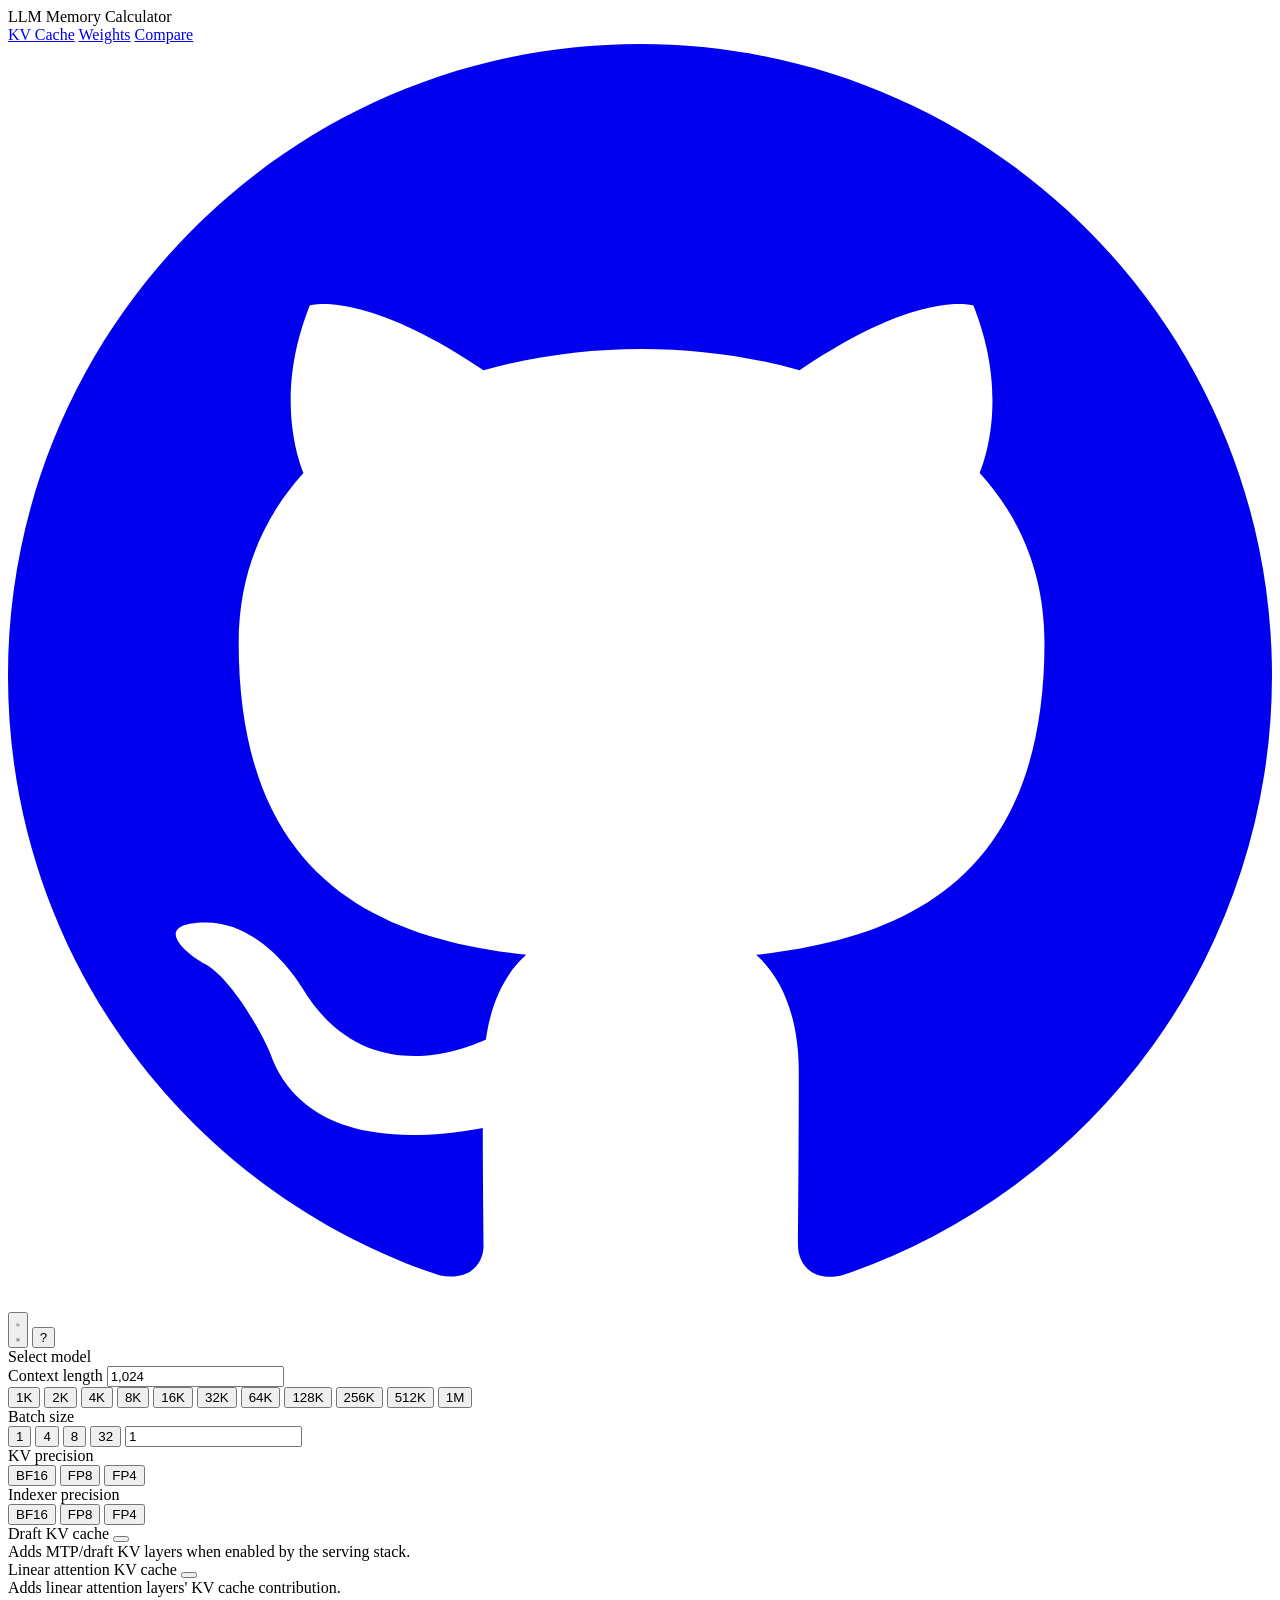
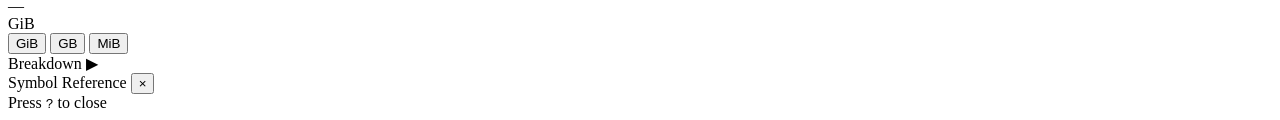
==== index.html @ 31cd1b78 "Restructure nav: LLM Memory Calculator + Weights tab skeleton - Rename brand: KV Cache Calculator → " ====
<!DOCTYPE html>
<html lang="en">
<head>
<meta charset="UTF-8">
<meta name="viewport" content="width=device-width, initial-scale=1.0">
<title>KV Cache Size Calculator — LLM GPU Memory Estimator</title>
<meta name="description" content="Estimate KV cache memory for any LLM. Supports MLA, GQA, hybrid attention, sliding window, and linear attention models including DeepSeek V4, Qwen3.5, GLM-5, Llama 3, and more.">
<meta name="keywords" content="KV cache calculator, LLM memory, GPU memory, vLLM, DeepSeek, Qwen, Llama, MLA, GQA, inference serving">
<link rel="canonical" href="https://elinx.github.io/llm-mem-calculator/index.html">

<!-- Open Graph -->
<meta property="og:type" content="website">
<meta property="og:title" content="KV Cache Size Calculator">
<meta property="og:description" content="Estimate KV cache memory for any LLM. Supports MLA, GQA, hybrid attention, sliding window, and linear attention models.">
<meta property="og:url" content="https://elinx.github.io/llm-mem-calculator/">
<meta property="og:image" content="https://elinx.github.io/llm-mem-calculator/assets/calculator.png">
<meta property="og:site_name" content="LLM KV Cache Calculator">

<!-- Twitter Card -->
<meta name="twitter:card" content="summary_large_image">
<meta name="twitter:title" content="KV Cache Size Calculator">
<meta name="twitter:description" content="Estimate KV cache memory for any LLM. Supports MLA, GQA, hybrid attention, sliding window, and linear attention models.">
<meta name="twitter:image" content="https://elinx.github.io/llm-mem-calculator/assets/calculator.png">

<!-- JSON-LD -->
<script type="application/ld+json">
{
  "@context": "https://schema.org",
  "@type": "WebApplication",
  "name": "KV Cache Size Calculator",
  "url": "https://elinx.github.io/llm-mem-calculator/",
  "description": "Estimate KV cache memory for any LLM. Supports MLA, GQA, hybrid attention, sliding window, and linear attention models.",
  "applicationCategory": "DeveloperApplication",
  "operatingSystem": "Any",
  "offers": { "@type": "Offer", "price": "0", "priceCurrency": "USD" }
}
</script>

<link rel="preconnect" href="https://fonts.googleapis.com">
<link href="https://fonts.googleapis.com/css2?family=DM+Sans:wght@400;500;600;700&family=JetBrains+Mono:wght@400;500;700&display=swap" rel="stylesheet">
<link rel="stylesheet" href="css/main.css">
</head>
<body>
<nav class="nav">
  <div class="nav-inner">
    <span class="nav-brand"><span class="nav-brand-dot"></span> LLM Memory Calculator</span>
    <div class="nav-tabs">
      <a href="index.html" class="nav-tab active">KV Cache</a>
      <a href="weights.html" class="nav-tab">Weights</a>
      <a href="compare.html" class="nav-tab">Compare</a>
    </div>
    <a class="github-link" href="https://github.com/elinx/llm-mem-calculator" target="_blank" rel="noopener" aria-label="View on GitHub">
      <svg viewBox="0 0 16 16" fill="currentColor"><path d="M8 0C3.58 0 0 3.58 0 8c0 3.54 2.29 6.53 5.47 7.59.4.07.55-.17.55-.38 0-.19-.01-.82-.01-1.49-2.01.37-2.53-.49-2.69-.94-.09-.23-.48-.94-.82-1.13-.28-.15-.68-.52-.01-.53.63-.01 1.08.58 1.23.82.72 1.21 1.87.87 2.33.66.07-.52.28-.87.51-1.07-1.78-.2-3.64-.89-3.64-3.95 0-.87.31-1.59.82-2.15-.08-.2-.36-1.02.08-2.12 0 0 .67-.21 2.2.82.64-.18 1.32-.27 2-.27.68 0 1.36.09 2 .27 1.53-1.04 2.2-.82 2.2-.82.44 1.1.16 1.92.08 2.12.51.56.82 1.27.82 2.15 0 3.07-1.87 3.75-3.65 3.95.29.25.54.73.54 1.48 0 1.07-.01 1.93-.01 2.2 0 .21.15.46.55.38A8.013 8.013 0 0016 8c0-4.42-3.58-8-8-8z"/></svg>
    </a>
    <button class="theme-toggle" id="themeToggle" aria-label="Toggle theme">
      <svg class="icon-moon" viewBox="0 0 24 24" fill="none" stroke="currentColor" stroke-width="2" stroke-linecap="round" stroke-linejoin="round"><path d="M21 12.79A9 9 0 1 1 11.21 3 7 7 0 0 0 21 12.79z"/></svg>
      <svg class="icon-sun" viewBox="0 0 24 24" fill="none" stroke="currentColor" stroke-width="2" stroke-linecap="round" stroke-linejoin="round"><circle cx="12" cy="12" r="5"/><line x1="12" y1="1" x2="12" y2="3"/><line x1="12" y1="21" x2="12" y2="23"/><line x1="4.22" y1="4.22" x2="5.64" y2="5.64"/><line x1="18.36" y1="18.36" x2="19.78" y2="19.78"/><line x1="1" y1="12" x2="3" y2="12"/><line x1="21" y1="12" x2="23" y2="12"/><line x1="4.22" y1="19.78" x2="5.64" y2="18.36"/><line x1="18.36" y1="5.64" x2="19.78" y2="4.22"/></svg>
    </button>
    <button class="cheatsheet-btn" id="cheatsheetBtn" aria-label="Symbol reference">?</button>
  </div>
</nav>
<div class="shell">
  <div class="grid">
    <div class="form-card">
      <div class="field">
        <label>Select model</label>
        <div class="model-picker" id="modelPicker"></div>
      </div>
      <div class="selected-tags" id="selectedTags"></div>

      <div class="field">
        <label>Context length</label>
        <input type="text" class="num-input-lg" id="tokens" value="1,024" inputmode="numeric">
        <div class="token-presets" id="tokenPresets">
          <button class="token-preset active" data-value="1024">1K</button>
          <button class="token-preset" data-value="2048">2K</button>
          <button class="token-preset" data-value="4096">4K</button>
          <button class="token-preset" data-value="8192">8K</button>
          <button class="token-preset" data-value="16384">16K</button>
          <button class="token-preset" data-value="32768">32K</button>
          <button class="token-preset" data-value="65536">64K</button>
          <button class="token-preset" data-value="131072">128K</button>
          <button class="token-preset" data-value="262144">256K</button>
          <button class="token-preset" data-value="524288">512K</button>
          <button class="token-preset" data-value="1048576">1M</button>
        </div>
      </div>

      <div class="field">
        <label>Batch size</label>
        <div class="batch-btns">
          <button class="batch-btn active" data-value="1">1</button>
          <button class="batch-btn" data-value="4">4</button>
          <button class="batch-btn" data-value="8">8</button>
          <button class="batch-btn" data-value="32">32</button>
          <input type="number" class="batch-custom" id="seq" value="1" min="1" placeholder="Custom">
        </div>
      </div>

      <div class="field">
        <label>KV precision</label>
        <div class="seg-control" id="precSeg">
          <button class="seg-option" data-value="bf16_fp16">BF16</button>
          <button class="seg-option active" data-value="fp8_int8">FP8</button>
          <button class="seg-option" data-value="fp4_int4">FP4</button>
        </div>
      </div>

      <div class="field hidden" id="idxPrecField">
        <label>Indexer precision</label>
        <div class="seg-control" id="idxPrecSeg">
          <button class="seg-option" data-value="bf16_fp16">BF16</button>
          <button class="seg-option active" data-value="fp8_int8">FP8</button>
          <button class="seg-option" data-value="fp4_int4">FP4</button>
        </div>
      </div>

      <div class="field hidden" id="draftField">
        <label class="toggle-label">
          Draft KV cache
          <button class="toggle" id="draftToggle" role="switch" aria-checked="false">
            <span class="toggle-track"><span class="toggle-thumb"></span></span>
          </button>
        </label>
        <div class="field-hint" id="draftHint">Adds MTP/draft KV layers when enabled by the serving stack.</div>
      </div>

      <div class="field hidden" id="linearField">
        <label class="toggle-label">
          Linear attention KV cache
          <button class="toggle" id="linearToggle" role="switch" aria-checked="false">
            <span class="toggle-track"><span class="toggle-thumb"></span></span>
          </button>
        </label>
        <div class="field-hint">Adds linear attention layers' KV cache contribution.</div>
      </div>
    </div>

    <div class="result-area">
      <div class="total-display">
        <div class="total-value" id="totalValue">&mdash;</div>
        <div class="total-unit" id="totalUnit">GiB</div>
      </div>
      <div class="unit-selector">
        <button class="unit-btn active" data-unit="gib">GiB</button>
        <button class="unit-btn" data-unit="gb">GB</button>
        <button class="unit-btn" data-unit="mib">MiB</button>
      </div>
      <div class="metrics-compact" id="metricsCompact"></div>
      <div id="formulaSection" class="formula-section hidden">
        <div class="formula-title" id="formulaTitle"></div>
        <div id="formulaBody"></div>
      </div>
      <div class="breakdown" id="breakdownSection">
        <div class="breakdown-title" id="breakdownToggle">Breakdown <span class="breakdown-arrow">▶</span></div>
        <div class="breakdown-list collapsed" id="breakdownGrid"></div>
      </div>
      <div class="note" id="noteSection"></div>
      <a class="source-link" id="sourceLink" href="#" target="_blank" rel="noopener"></a>
    </div>
  </div>
</div>

<div class="cheatsheet-overlay" id="cheatsheetOverlay">
  <div class="cheatsheet" id="cheatsheet">
    <div class="cheatsheet-header">
      <span>Symbol Reference</span>
      <button class="cheatsheet-close" id="cheatsheetClose">&times;</button>
    </div>
    <div class="cheatsheet-body" id="cheatsheetBody"></div>
    <div class="cheatsheet-footer">Press <kbd>?</kbd> to close</div>
  </div>
</div>

<script src="js/data.js"></script>
<script src="js/calc.js"></script>
<script src="js/calculator.js"></script>
</body>
</html>
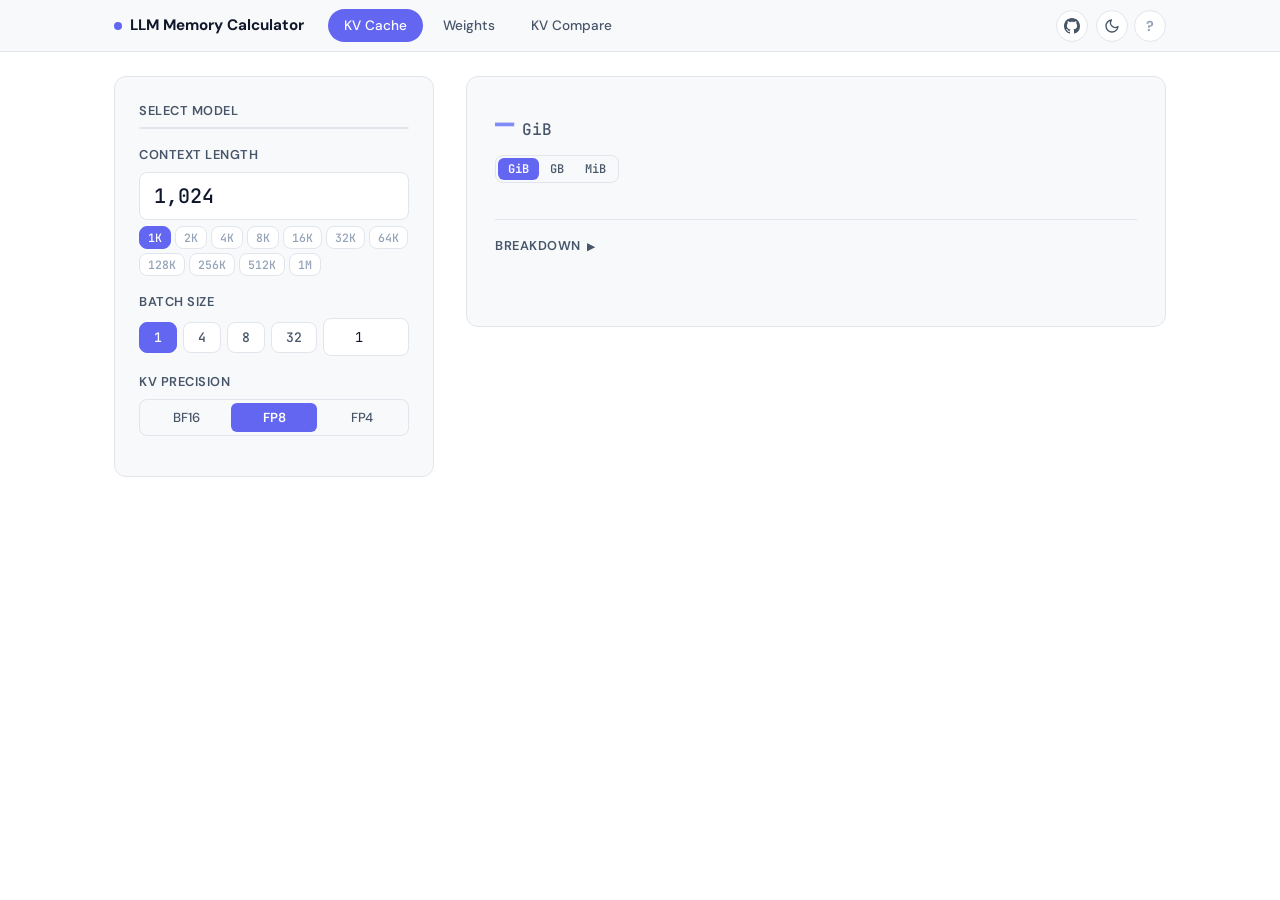
==== commit f95910df: "Rename Compare tab to KV Compare across all pages" ====
--- a/index.html
+++ b/index.html
@@ -47,7 +47,7 @@
     <div class="nav-tabs">
       <a href="index.html" class="nav-tab active">KV Cache</a>
       <a href="weights.html" class="nav-tab">Weights</a>
-      <a href="compare.html" class="nav-tab">Compare</a>
+      <a href="compare.html" class="nav-tab">KV Compare</a>
     </div>
     <a class="github-link" href="https://github.com/elinx/llm-mem-calculator" target="_blank" rel="noopener" aria-label="View on GitHub">
       <svg viewBox="0 0 16 16" fill="currentColor"><path d="M8 0C3.58 0 0 3.58 0 8c0 3.54 2.29 6.53 5.47 7.59.4.07.55-.17.55-.38 0-.19-.01-.82-.01-1.49-2.01.37-2.53-.49-2.69-.94-.09-.23-.48-.94-.82-1.13-.28-.15-.68-.52-.01-.53.63-.01 1.08.58 1.23.82.72 1.21 1.87.87 2.33.66.07-.52.28-.87.51-1.07-1.78-.2-3.64-.89-3.64-3.95 0-.87.31-1.59.82-2.15-.08-.2-.36-1.02.08-2.12 0 0 .67-.21 2.2.82.64-.18 1.32-.27 2-.27.68 0 1.36.09 2 .27 1.53-1.04 2.2-.82 2.2-.82.44 1.1.16 1.92.08 2.12.51.56.82 1.27.82 2.15 0 3.07-1.87 3.75-3.65 3.95.29.25.54.73.54 1.48 0 1.07-.01 1.93-.01 2.2 0 .21.15.46.55.38A8.013 8.013 0 0016 8c0-4.42-3.58-8-8-8z"/></svg>
--- a/css/main.css
+++ b/css/main.css
@@ -0,0 +1,1337 @@
+/* ═══════════════════════════════════════════════════════════════
+   KV Cache Calculator — Design Spec v2
+   ═══════════════════════════════════════════════════════════════ */
+
+/* ── Light raw values ── */
+:root {
+  --bg-light:            #ffffff;
+  --surface-light:       #f8f9fb;
+  --surface2-light:      #eef0f4;
+  --border-light:        #e2e5eb;
+  --accent-light-light:  #eef2ff;
+  --accent-border-light: #c7d2fe;
+  --green-light-light:   #dcfce7;
+  --orange-light-light:  #fef3c7;
+  --text-light:          #0f172a;
+  --text2-light:         #475569;
+  --text3-light:         #94a3b8;
+}
+
+/* ── Semantic tokens (light by default) ── */
+:root {
+  --bg:            var(--bg-light);
+  --surface:       var(--surface-light);
+  --surface2:      var(--surface2-light);
+  --border:        var(--border-light);
+  --text:          var(--text-light);
+  --text2:         var(--text2-light);
+  --text3:         var(--text3-light);
+  --accent:        #6366f1;
+  --accent-light:  var(--accent-light-light);
+  --accent-border: var(--accent-border-light);
+  --accent-ring:   rgba(99,102,241,0.25);
+  --accent2:       #818cf8;
+  --pill-param:    #6366f1;
+  --pill-input:    #f59e0b;
+  --pill-result:   #22c55e;
+  --green:         #22c55e;
+  --green-light:   var(--green-light-light);
+  --orange:        #f59e0b;
+  --orange-light:  var(--orange-light-light);
+  --orange-dark:   #d97706;
+  --red:           #ef4444;
+  --radius-sm:     6px;
+  --radius-md:     8px;
+  --radius-lg:     12px;
+  --radius-pill:   999px;
+  --mono:          'JetBrains Mono', 'Fira Code', monospace;
+  --sans:          'DM Sans', -apple-system, BlinkMacSystemFont, 'Segoe UI', sans-serif;
+  --bar-full:      #4263eb;
+  --bar-full-alt:  #5c7cfa;
+  --bar-window:    #0c8599;
+  --bar-window-alt:#15aabf;
+  --bar-compressed:#ae3ec9;
+--bar-rope:      #e67700;
+--bar-indexer:   #e03131;
+  --bar-fixed:     #2b8a3e;
+  --bar-fixed-alt: #40c057;
+  --bar-attn:       #4263eb;
+  --bar-ffn-dense:  #f59e0b;
+  --bar-ffn-shared: #e67700;
+  --bar-ffn-expert: #e03131;
+  --bar-embed:      #9c36b5;
+  --bar-kv:         #0c8599;
+}
+
+/* ── Dark theme overrides ── */
+[data-theme="dark"] {
+  --bg:            #0c0e14;
+  --surface:       #161923;
+  --surface2:      #1e2231;
+  --border:        #2a2f3e;
+  --text:          #e2e8f0;
+  --text2:         #94a3b8;
+  --text3:         #64748b;
+  --accent-light:  rgba(99,102,241,0.12);
+  --accent-border: rgba(99,102,241,0.25);
+  --accent-ring:   rgba(99,102,241,0.35);
+  --green-light:   rgba(34,197,94,0.12);
+  --orange-light:  rgba(245,158,11,0.12);
+  --accent2:       #818cf8;
+  --pill-param:    #818cf8;
+  --pill-input:    #fbbf24;
+  --pill-result:   #4ade80;
+  --bar-full:      #5c7cfa;
+  --bar-full-alt:  #818cf8;
+  --bar-window:    #15aabf;
+  --bar-window-alt:#22d3ee;
+  --bar-compressed:#c084fc;
+  --bar-rope:      #f59e0b;
+  --bar-indexer:   #f03e3e;
+  --bar-fixed:     #40c057;
+  --bar-fixed-alt: #69db7c;
+  --bar-attn:       #5c7cfa;
+  --bar-ffn-dense:  #fbbf24;
+  --bar-ffn-shared: #f59e0b;
+  --bar-ffn-expert: #ef4444;
+  --bar-embed:      #c084fc;
+  --bar-kv:         #15aabf;
+}
+
+/* ── Reset ── */
+* { margin: 0; padding: 0; box-sizing: border-box; }
+body {
+  font-family: var(--sans);
+  background: var(--bg);
+  color: var(--text);
+  min-height: 100vh;
+  line-height: 1.6;
+  transition: background 0.2s, color 0.2s;
+}
+
+/* ── Layout shell ── */
+.shell {
+  max-width: 1100px;
+  margin: 0 auto;
+  padding: 0 24px 80px;
+}
+.grid {
+  display: grid;
+  grid-template-columns: 320px 1fr;
+  gap: 32px;
+  align-items: start;
+}
+@media (max-width: 800px) {
+  .grid { grid-template-columns: 1fr; }
+}
+
+/* ═══════════════════════════════════════════════════════════════
+   Navigation
+   ═══════════════════════════════════════════════════════════════ */
+.nav {
+  position: sticky;
+  top: 0;
+  z-index: 50;
+  background: var(--surface);
+  border-bottom: 1px solid var(--border);
+  height: 52px;
+  margin-bottom: 24px;
+  transition: background 0.2s, border-color 0.2s;
+}
+.nav-inner {
+  display: flex;
+  align-items: center;
+  gap: 0;
+  max-width: 1100px;
+  margin: 0 auto;
+  padding: 0 24px;
+  height: 100%;
+}
+.nav-brand {
+  font-size: 0.95rem;
+  font-weight: 700;
+  color: var(--text);
+  margin-right: 24px;
+  white-space: nowrap;
+  display: flex;
+  align-items: center;
+  gap: 8px;
+}
+.nav-brand-dot {
+  width: 8px;
+  height: 8px;
+  border-radius: 50%;
+  background: var(--accent);
+  flex-shrink: 0;
+}
+.nav-tabs {
+  display: flex;
+  gap: 4px;
+  flex: 1;
+}
+.nav-tab {
+  padding: 6px 16px;
+  border-radius: var(--radius-pill);
+  font-weight: 500;
+  font-size: 0.85rem;
+  color: var(--text2);
+  text-decoration: none;
+  transition: background 0.15s, color 0.15s;
+}
+.nav-tab:hover {
+  background: var(--surface2);
+  color: var(--text);
+}
+.nav-tab.active {
+  background: var(--accent);
+  color: #fff;
+}
+.github-link {
+  width: 32px;
+  height: 32px;
+  border-radius: 50%;
+  border: 1px solid var(--border);
+  background: var(--bg);
+  display: flex;
+  align-items: center;
+  justify-content: center;
+  color: var(--text2);
+  text-decoration: none;
+  flex-shrink: 0;
+  margin-left: auto;
+  transition: background 0.2s, border-color 0.2s, color 0.2s;
+}
+.github-link:hover {
+  border-color: var(--accent);
+  color: var(--accent);
+}
+.github-link svg {
+  width: 16px;
+  height: 16px;
+}
+.theme-toggle {
+  width: 32px;
+  height: 32px;
+  border-radius: 50%;
+  border: 1px solid var(--border);
+  background: var(--bg);
+  cursor: pointer;
+  display: flex;
+  align-items: center;
+  justify-content: center;
+  color: var(--text2);
+  transition: background 0.2s, border-color 0.2s, color 0.2s;
+  flex-shrink: 0;
+  margin-left: 8px;
+}
+.theme-toggle:hover {
+  border-color: var(--accent);
+  color: var(--accent);
+}
+.theme-toggle svg {
+  width: 16px;
+  height: 16px;
+}
+[data-theme="dark"] .icon-sun { display: block; }
+[data-theme="dark"] .icon-moon { display: none; }
+:not([data-theme="dark"]) .icon-sun,
+:root .icon-sun { display: none; }
+:not([data-theme="dark"]) .icon-moon,
+:root .icon-moon { display: block; }
+
+/* ═══════════════════════════════════════════════════════════════
+   Form card
+   ═══════════════════════════════════════════════════════════════ */
+.form-card {
+  background: var(--surface);
+  border: 1px solid var(--border);
+  border-radius: var(--radius-lg);
+  padding: 24px;
+  transition: background 0.2s, border-color 0.2s;
+}
+[data-theme="dark"] .form-card {
+  border-color: transparent;
+  box-shadow: 0 1px 3px rgba(0,0,0,0.3);
+}
+.field { margin-bottom: 16px; }
+.field:last-child { margin-bottom: 0; }
+.field label {
+  display: block;
+  font-size: 0.8rem;
+  font-weight: 600;
+  color: var(--text2);
+  margin-bottom: 6px;
+  text-transform: uppercase;
+  letter-spacing: 0.04em;
+}
+
+/* ── Inputs & Selects ── */
+select, input[type="number"], .text-input {
+  width: 100%;
+  padding: 9px 12px;
+  border: 1px solid var(--border);
+  border-radius: var(--radius-md);
+  font-size: 0.9rem;
+  font-family: var(--sans);
+  background: var(--bg);
+  color: var(--text);
+  transition: border-color 0.15s;
+}
+select:focus, input:focus, .text-input:focus {
+  outline: none;
+  border-color: var(--accent);
+  box-shadow: 0 0 0 3px var(--accent-ring);
+}
+input[type="number"] { font-family: var(--mono); font-size: 0.85rem; }
+
+/* ═══════════════════════════════════════════════════════════════
+   Segmented Control
+   ═══════════════════════════════════════════════════════════════ */
+.seg-control {
+  display: flex;
+  border: 1px solid var(--border);
+  border-radius: var(--radius-md);
+  padding: 3px;
+  gap: 2px;
+}
+.seg-option {
+  flex: 1;
+  padding: 6px 12px;
+  border: none;
+  border-radius: calc(var(--radius-md) - 2px);
+  font-size: 0.82rem;
+  font-weight: 500;
+  font-family: var(--sans);
+  background: transparent;
+  color: var(--text2);
+  cursor: pointer;
+  transition: background 0.15s, color 0.15s;
+}
+.seg-option:hover:not(.active) {
+  background: var(--surface2);
+}
+.seg-option.active {
+  background: var(--accent);
+  color: #fff;
+  font-weight: 600;
+}
+
+/* ═══════════════════════════════════════════════════════════════
+   Toggle Switch
+   ═══════════════════════════════════════════════════════════════ */
+.toggle-label {
+  display: flex;
+  align-items: center;
+  justify-content: space-between;
+  cursor: pointer;
+  font-size: 0.85rem;
+  color: var(--text);
+  gap: 12px;
+}
+.toggle {
+  background: none;
+  border: none;
+  padding: 0;
+  cursor: pointer;
+  flex-shrink: 0;
+}
+.toggle-track {
+  display: block;
+  width: 36px;
+  height: 20px;
+  border-radius: 10px;
+  background: var(--surface2);
+  position: relative;
+  transition: background 0.2s;
+}
+.toggle[aria-checked="true"] .toggle-track {
+  background: var(--accent);
+}
+.toggle-thumb {
+  position: absolute;
+  top: 2px;
+  left: 2px;
+  width: 16px;
+  height: 16px;
+  border-radius: 50%;
+  background: #fff;
+  transition: transform 0.2s;
+  box-shadow: 0 1px 3px rgba(0,0,0,0.2);
+}
+.toggle[aria-checked="true"] .toggle-thumb {
+  transform: translateX(16px);
+}
+.field-hint {
+  font-size: 0.75rem;
+  color: var(--text3);
+  margin-top: 4px;
+}
+
+/* ═══════════════════════════════════════════════════════════════
+   Large Number Input
+   ═══════════════════════════════════════════════════════════════ */
+.num-input-lg {
+  width: 100%;
+  padding: 10px 14px;
+  border: 1px solid var(--border);
+  border-radius: var(--radius-md);
+  font-size: 1.25rem;
+  font-family: var(--mono);
+  font-weight: 500;
+  background: var(--bg);
+  color: var(--text);
+  text-align: left;
+  transition: border-color 0.15s;
+  -moz-appearance: textfield;
+}
+.num-input-lg::-webkit-inner-spin-button,
+.num-input-lg::-webkit-outer-spin-button {
+  -webkit-appearance: none;
+  margin: 0;
+}
+.num-input-lg:focus {
+  outline: none;
+  border-color: var(--accent);
+  box-shadow: 0 0 0 3px var(--accent-ring);
+}
+
+.token-presets {
+  display: flex;
+  flex-wrap: wrap;
+  gap: 4px;
+  margin-top: 6px;
+}
+.token-preset {
+  padding: 3px 8px;
+  border: 1px solid var(--border);
+  border-radius: var(--radius-md);
+  background: var(--bg);
+  color: var(--text3);
+  font-size: 0.72rem;
+  font-family: var(--mono);
+  font-weight: 500;
+  cursor: pointer;
+  transition: background 0.15s, color 0.15s, border-color 0.15s;
+}
+.token-preset:hover {
+  border-color: var(--accent);
+  color: var(--accent);
+}
+.token-preset.active {
+  background: var(--accent);
+  color: #fff;
+  border-color: var(--accent);
+}
+
+/* ═══════════════════════════════════════════════════════════════
+   Batch Size Buttons
+   ═══════════════════════════════════════════════════════════════ */
+.batch-btns {
+  display: flex;
+  gap: 6px;
+  align-items: center;
+}
+.batch-btn {
+  padding: 6px 14px;
+  border: 1px solid var(--border);
+  border-radius: var(--radius-md);
+  background: var(--bg);
+  color: var(--text2);
+  font-size: 0.82rem;
+  font-family: var(--mono);
+  font-weight: 500;
+  cursor: pointer;
+  transition: background 0.15s, color 0.15s, border-color 0.15s;
+}
+.batch-btn:hover {
+  border-color: var(--accent);
+  color: var(--accent);
+}
+.batch-btn.active {
+  background: var(--accent);
+  color: #fff;
+  border-color: var(--accent);
+}
+.batch-custom {
+  width: 72px;
+  padding: 6px 8px;
+  border: 1px solid var(--border);
+  border-radius: var(--radius-md);
+  background: var(--bg);
+  color: var(--text);
+  font-size: 0.82rem;
+  font-family: var(--mono);
+  text-align: center;
+}
+.batch-custom:focus {
+  outline: none;
+  border-color: var(--accent);
+  box-shadow: 0 0 0 3px var(--accent-ring);
+}
+
+/* ═══════════════════════════════════════════════════════════════
+   Result area (Calculator)
+   ═══════════════════════════════════════════════════════════════ */
+.result-area {
+  background: var(--surface);
+  border: 1px solid var(--border);
+  border-radius: var(--radius-lg);
+  padding: 28px;
+  transition: background 0.2s, border-color 0.2s;
+}
+[data-theme="dark"] .result-area {
+  border-color: transparent;
+  box-shadow: 0 1px 3px rgba(0,0,0,0.3);
+}
+
+.total-display {
+  display: flex;
+  align-items: baseline;
+  gap: 8px;
+  margin-bottom: 12px;
+}
+.total-value {
+  font-size: 2rem;
+  font-weight: 700;
+  font-family: var(--mono);
+  color: var(--accent2);
+  line-height: 1.2;
+}
+.total-unit {
+  font-size: 1rem;
+  font-weight: 500;
+  color: var(--text2);
+  font-family: var(--mono);
+}
+
+.unit-selector {
+  display: inline-flex;
+  border: 1px solid var(--border);
+  border-radius: var(--radius-md);
+  padding: 2px;
+  gap: 1px;
+  margin-bottom: 16px;
+}
+.unit-btn {
+  padding: 3px 10px;
+  border: none;
+  border-radius: calc(var(--radius-md) - 2px);
+  font-size: 0.75rem;
+  font-weight: 500;
+  font-family: var(--mono);
+  background: transparent;
+  color: var(--text2);
+  cursor: pointer;
+  transition: background 0.15s, color 0.15s;
+}
+.unit-btn:hover:not(.active) {
+  background: var(--surface2);
+}
+.unit-btn.active {
+  background: var(--accent);
+  color: #fff;
+  font-weight: 600;
+}
+
+.metrics-compact {
+  font-size: 0.82rem;
+  color: var(--text2);
+  font-family: var(--mono);
+  margin-bottom: 20px;
+  line-height: 1.8;
+}
+.metrics-compact .metric-item {
+  display: inline;
+}
+.metrics-compact .metric-sep {
+  color: var(--text3);
+  margin: 0 8px;
+}
+.metrics-compact .metric-val {
+  color: var(--text);
+  font-weight: 500;
+}
+
+/* ── Formula section ── */
+.formula-section {
+  margin-top: 20px;
+  padding-top: 20px;
+  border-top: 1px solid var(--border);
+}
+.formula-title {
+  font-size: 0.95rem;
+  font-weight: 600;
+  color: var(--accent2);
+  margin-bottom: 14px;
+  font-family: var(--mono);
+}
+.formula-row {
+  display: flex;
+  align-items: center;
+  gap: 0;
+  margin-bottom: 0;
+  font-size: 0.82rem;
+  font-family: var(--mono);
+  background: var(--bg);
+  border-radius: var(--radius-md);
+  padding: 8px 12px;
+  border: 1px solid var(--surface2);
+  position: relative;
+  overflow: visible;
+}
+.formula-row:hover {
+  z-index: 10;
+}
+.formula-row + .formula-row {
+  margin-top: 6px;
+}
+.formula-lhs {
+  display: flex;
+  align-items: baseline;
+  gap: 6px;
+  flex-shrink: 0;
+  margin-right: 8px;
+}
+.formula-rhs {
+  display: flex;
+  align-items: baseline;
+  gap: 4px;
+  flex-wrap: wrap;
+  color: var(--text2);
+}
+.formula-eq { color: var(--text3); flex-shrink: 0; }
+.formula-val {
+  font-size: 0.72rem;
+  color: var(--text3);
+  font-family: var(--mono);
+  flex-shrink: 0;
+}
+.formula-expr { color: var(--text2); }
+.formula-expr .hl { color: var(--orange-dark); font-weight: 500; }
+.floor { color: var(--text2); font-weight: 500; font-size: 1.02em; }
+
+/* ── Inline bar (formula row) ── */
+.ibar {
+  display: flex;
+  height: 10px;
+  gap: 1px;
+  flex-shrink: 0;
+  margin-left: auto;
+  min-width: 4px;
+}
+.ibar .seg {
+  height: 100%;
+  border-radius: 1.5px;
+  min-width: 1px;
+  transition: width 0.4s ease;
+}
+.ibar-val {
+  font-size: 0.72rem;
+  color: var(--text3);
+  font-family: var(--mono);
+  margin-left: 8px;
+  white-space: nowrap;
+  flex-shrink: 0;
+}
+
+/* ── Layer patterns ── */
+.pattern-section {
+  margin-top: 10px;
+  padding: 8px 12px;
+  background: var(--bg);
+  border-radius: var(--radius-md);
+  border: 1px solid var(--surface2);
+}
+.pattern-title {
+  font-size: 9px;
+  color: var(--text3);
+  font-family: var(--mono);
+  letter-spacing: 0.5px;
+  text-transform: uppercase;
+  margin-bottom: 5px;
+}
+.pattern-row {
+  display: flex;
+  align-items: center;
+  gap: 8px;
+  margin-bottom: 2px;
+  font-size: 10px;
+  font-family: var(--mono);
+  color: var(--text2);
+}
+.pattern-bar {
+  display: flex;
+  height: 7px;
+  gap: 1px;
+  width: 120px;
+  flex-shrink: 0;
+}
+.pattern-bar .seg {
+  height: 100%;
+  border-radius: 1.5px;
+  min-width: 1px;
+}
+.pattern-count {
+  color: var(--text3);
+  font-size: 9px;
+}
+.pattern-label {
+  color: var(--text3);
+  font-size: 9px;
+  min-width: 40px;
+}
+
+/* ── Layer bar legend ── */
+.layer-bar-legend {
+  display: flex;
+  gap: 10px;
+  margin-top: 6px;
+  flex-wrap: wrap;
+}
+.lbleg {
+  display: flex;
+  align-items: center;
+  gap: 3px;
+  font-size: 8px;
+  color: var(--text3);
+}
+.lbleg .s {
+  width: 8px;
+  height: 5px;
+  border-radius: 1px;
+}
+
+/* ── Bar segment colors ── */
+.seg-full       { background: var(--bar-full); }
+.seg-full-alt   { background: var(--bar-full-alt); }
+.seg-window     { background: var(--bar-window); }
+.seg-window-alt { background: var(--bar-window-alt); }
+.seg-compressed { background: var(--bar-compressed); }
+.seg-rope       { background: var(--bar-rope); }
+.seg-indexer    { background: var(--bar-indexer); }
+.seg-fixed      { background: var(--bar-fixed); }
+.seg-fixed-alt  { background: var(--bar-fixed-alt); }
+.seg-empty      { background: #c8cdd8; }
+
+[data-theme="dark"] .seg-empty { background: #3a3f52; }
+
+.pill {
+  display: inline-flex;
+  align-items: baseline;
+  padding: 2px 8px 4px;
+  border-radius: var(--radius-pill);
+  font-size: 0.82rem;
+  cursor: help;
+  position: relative;
+  white-space: nowrap;
+}
+.pill-param {
+  background: var(--accent-light);
+  color: var(--pill-param);
+}
+.pill-input {
+  background: var(--orange-light);
+  color: var(--pill-input);
+}
+.pill-result {
+  background: var(--green-light);
+  color: var(--pill-result);
+}
+.pill sub {
+  font-size: 0.62em;
+  line-height: 1;
+  vertical-align: -0.45em;
+  margin-left: -0.05em;
+}
+.pill[data-tooltip]:hover::after {
+  content: attr(data-tooltip);
+  position: absolute;
+  bottom: calc(100% + 6px);
+  left: 50%;
+  transform: translateX(-50%);
+  background: var(--text);
+  color: var(--bg);
+  padding: 5px 10px;
+  border-radius: var(--radius-md);
+  font-size: 0.72rem;
+  font-family: var(--mono);
+  white-space: nowrap;
+  z-index: 100;
+  line-height: 1.4;
+  box-shadow: 0 4px 12px rgba(0,0,0,0.15);
+  pointer-events: none;
+}
+.pill[data-tooltip]:hover::before {
+  content: '';
+  position: absolute;
+  bottom: calc(100% + 2px);
+  left: 50%;
+  transform: translateX(-50%);
+  border: 5px solid transparent;
+  border-top-color: var(--text);
+  z-index: 101;
+  pointer-events: none;
+}
+.formula-lhs .pill[data-tooltip]:hover::after {
+  left: 50%;
+  transform: translateX(-50%);
+  white-space: pre-line;
+  width: max-content;
+  min-width: 120px;
+  max-width: min(300px, 75vw);
+  text-align: left;
+  padding: 6px 10px;
+  line-height: 1.5;
+}
+.formula-lhs .pill[data-tooltip]:hover::before {
+  left: 50%;
+  transform: translateX(-50%);
+}
+
+/* ── Breakdown ── */
+.breakdown {
+  margin-top: 20px;
+  padding-top: 16px;
+  border-top: 1px solid var(--border);
+}
+.breakdown-title {
+  font-size: 0.8rem;
+  font-weight: 600;
+  color: var(--text2);
+  text-transform: uppercase;
+  letter-spacing: 0.04em;
+  margin-bottom: 10px;
+  cursor: pointer;
+  user-select: none;
+  display: flex;
+  align-items: center;
+  gap: 6px;
+}
+.breakdown-title:hover { color: var(--accent); }
+.breakdown-arrow {
+  font-size: 0.6rem;
+  transition: transform 0.15s;
+}
+.breakdown-title.open .breakdown-arrow {
+  transform: rotate(90deg);
+}
+.breakdown-list.collapsed {
+  display: none;
+}
+.breakdown-list {
+  display: flex;
+  flex-direction: column;
+  gap: 0;
+}
+.breakdown-row {
+  display: flex;
+  justify-content: space-between;
+  align-items: baseline;
+  padding: 6px 0;
+  border-bottom: 1px solid var(--surface2);
+  font-size: 0.82rem;
+}
+.breakdown-row:last-child { border-bottom: none; }
+.breakdown-row .label {
+  color: var(--text2);
+  display: flex;
+  align-items: center;
+  gap: 4px;
+  flex: 1;
+  min-width: 0;
+}
+.breakdown-row .label .tip-icon {
+  display: inline-flex;
+  align-items: center;
+  justify-content: center;
+  width: 14px;
+  height: 14px;
+  border-radius: 50%;
+  background: var(--surface2);
+  color: var(--text3);
+  font-size: 0.55rem;
+  font-weight: 700;
+  font-family: var(--sans);
+  cursor: help;
+  flex-shrink: 0;
+}
+.breakdown-row .val {
+  font-family: var(--mono);
+  font-weight: 500;
+  color: var(--text);
+  font-size: 0.8rem;
+  flex-shrink: 0;
+  margin-left: 16px;
+}
+
+.note {
+  margin-top: 16px;
+  font-size: 0.78rem;
+  color: var(--text3);
+  line-height: 1.5;
+}
+.source-link {
+  display: inline-block;
+  margin-top: 8px;
+  font-size: 0.78rem;
+  color: var(--accent);
+  text-decoration: none;
+}
+.source-link:hover { text-decoration: underline; }
+
+/* ── Tooltip ── */
+.tip-icon[data-tooltip] {
+  position: relative;
+}
+.tip-icon[data-tooltip]:hover::after {
+  content: attr(data-tooltip);
+  position: absolute;
+  bottom: calc(100% + 6px);
+  left: 50%;
+  transform: translateX(-50%);
+  background: var(--text);
+  color: var(--bg);
+  padding: 6px 10px;
+  border-radius: 6px;
+  font-size: 0.72rem;
+  font-family: var(--sans);
+  font-weight: 400;
+  white-space: normal;
+  max-width: 280px;
+  z-index: 100;
+  line-height: 1.4;
+  box-shadow: 0 4px 12px rgba(0,0,0,0.15);
+}
+.tip-icon[data-tooltip]:hover::before {
+  content: '';
+  position: absolute;
+  bottom: calc(100% + 2px);
+  left: 50%;
+  transform: translateX(-50%);
+  border: 5px solid transparent;
+  border-top-color: var(--text);
+  z-index: 101;
+}
+
+.hidden { display: none !important; }
+
+/* ═══════════════════════════════════════════════════════════════
+   Compare page — Model Picker
+   ═══════════════════════════════════════════════════════════════ */
+.model-picker {
+  max-height: 320px;
+  overflow-y: auto;
+  border: 1px solid var(--border);
+  border-radius: var(--radius-md);
+  background: var(--bg);
+  margin-bottom: 12px;
+  transition: border-color 0.15s;
+  scrollbar-width: thin;
+  scrollbar-color: var(--surface2) transparent;
+}
+.model-picker::-webkit-scrollbar { width: 6px; }
+.model-picker::-webkit-scrollbar-track { background: transparent; }
+.model-picker::-webkit-scrollbar-thumb { background: var(--surface2); border-radius: 3px; }
+.picker-search {
+  width: 100%;
+  padding: 9px 12px;
+  border: none;
+  border-bottom: 1px solid var(--border);
+  font-size: 0.85rem;
+  font-family: var(--sans);
+  outline: none;
+  background: var(--bg);
+  color: var(--text);
+}
+.picker-search:focus {
+  border-color: var(--accent);
+  box-shadow: 0 0 0 3px var(--accent-ring);
+}
+.picker-search::placeholder {
+  color: var(--text3);
+}
+.picker-family {
+  font-size: 0.75rem;
+  font-weight: 700;
+  color: var(--text2);
+  text-transform: uppercase;
+  letter-spacing: 0.05em;
+  padding: 8px 12px 4px;
+  cursor: pointer;
+  user-select: none;
+}
+.picker-family:hover { color: var(--accent); }
+.picker-item {
+  display: flex;
+  align-items: center;
+  justify-content: space-between;
+  padding: 5px 12px 5px 20px;
+  font-size: 0.85rem;
+  color: var(--text2);
+  cursor: pointer;
+  transition: background 0.1s;
+}
+.picker-item:hover { background: var(--surface); }
+.picker-item.selected { color: var(--accent); font-weight: 500; }
+.picker-item.disabled { opacity: 0.4; cursor: not-allowed; }
+.picker-add {
+  width: 22px; height: 22px;
+  border: 1px solid var(--border);
+  border-radius: 50%;
+  background: var(--bg);
+  color: var(--text3);
+  font-size: 0.65rem;
+  display: flex;
+  align-items: center;
+  justify-content: center;
+  cursor: pointer;
+  flex-shrink: 0;
+  transition: all 0.15s;
+}
+.picker-add:hover { border-color: var(--accent); color: var(--accent); }
+.picker-item.selected .picker-add { background: var(--accent-light); border-color: var(--accent); color: var(--accent); }
+.picker-item.disabled .picker-add { pointer-events: none; }
+
+.selected-tags-row {
+  display: none;
+  align-items: flex-start;
+  gap: 8px;
+  margin-bottom: 12px;
+}
+.selected-tags-row.visible {
+  display: flex;
+}
+.selected-tags {
+  display: flex;
+  flex-wrap: wrap;
+  gap: 6px;
+  flex: 1;
+}
+.tag-clear-btn {
+  flex-shrink: 0;
+  display: flex;
+  align-items: center;
+  justify-content: center;
+  width: 32px;
+  height: 32px;
+  border: 1px solid var(--border);
+  border-radius: var(--radius-md);
+  background: var(--surface);
+  color: var(--text2);
+  cursor: pointer;
+  transition: background 0.15s, color 0.15s, border-color 0.15s;
+  opacity: 0;
+  pointer-events: none;
+}
+.tag-clear-btn.visible {
+  opacity: 1;
+  pointer-events: auto;
+}
+.tag-clear-btn:hover {
+  background: var(--accent);
+  color: #fff;
+  border-color: var(--accent);
+}
+.tag {
+  display: inline-flex;
+  align-items: center;
+  gap: 6px;
+  padding: 4px 10px;
+  border-radius: var(--radius-md);
+  font-size: 0.8rem;
+  font-weight: 500;
+  cursor: grab;
+  user-select: none;
+  transition: box-shadow 0.15s;
+}
+.tag:hover { box-shadow: 0 2px 6px rgba(0,0,0,0.1); }
+.tag-dot {
+  width: 10px; height: 10px;
+  border-radius: 50%;
+  flex-shrink: 0;
+}
+.tag-remove {
+  cursor: pointer;
+  font-size: 1rem;
+  line-height: 1;
+  opacity: 0.5;
+  margin-left: 2px;
+}
+.tag-remove:hover { opacity: 1; }
+
+/* ── Compare presets ── */
+.preset-btns {
+  display: flex;
+  flex-wrap: wrap;
+  gap: 6px;
+  margin-bottom: 12px;
+}
+.preset-btn {
+  padding: 4px 12px;
+  border: 1px solid var(--border);
+  border-radius: var(--radius-pill);
+  background: var(--bg);
+  color: var(--text2);
+  font-size: 0.78rem;
+  font-family: var(--sans);
+  font-weight: 500;
+  cursor: pointer;
+  transition: background 0.15s, color 0.15s, border-color 0.15s;
+}
+.preset-btn:hover {
+  border-color: var(--accent);
+  color: var(--accent);
+}
+
+/* ── Chart ── */
+.chart-card {
+  background: var(--surface);
+  border: 1px solid var(--border);
+  border-radius: var(--radius-lg);
+  padding: 24px;
+  transition: background 0.2s, border-color 0.2s;
+}
+[data-theme="dark"] .chart-card {
+  border-color: transparent;
+  box-shadow: 0 1px 3px rgba(0,0,0,0.3);
+}
+.chart-wrapper {
+  background: var(--bg);
+  border-radius: var(--radius-md);
+  padding: 12px;
+  margin-bottom: 16px;
+  height: 470px;
+  position: relative;
+}
+.chart-empty {
+  position: absolute;
+  inset: 0;
+  display: flex;
+  align-items: center;
+  justify-content: center;
+  color: var(--text3);
+  font-size: 0.95rem;
+}
+.chart-actions {
+  display: flex;
+  gap: 10px;
+}
+.chart-actions button {
+  padding: 8px 16px;
+  border: 1px solid var(--border);
+  border-radius: var(--radius-md);
+  font-size: 0.85rem;
+  font-family: var(--sans);
+  font-weight: 500;
+  cursor: pointer;
+  background: var(--bg);
+  color: var(--text);
+  transition: all 0.15s;
+  display: flex;
+  align-items: center;
+  gap: 6px;
+}
+.chart-actions button:hover {
+  border-color: var(--accent);
+  color: var(--accent);
+}
+.chart-actions button:disabled {
+  opacity: 0.4;
+  cursor: not-allowed;
+}
+
+/* ═══════════════════════════════════════════════════════════════
+   Toast
+   ═══════════════════════════════════════════════════════════════ */
+.cmp-toast {
+  position: fixed;
+  bottom: 24px;
+  left: 50%;
+  transform: translateX(-50%);
+  padding: 10px 20px;
+  border-radius: var(--radius-md);
+  font-size: 0.85rem;
+  font-family: var(--sans);
+  color: #fff;
+  z-index: 9999;
+  transition: opacity 0.3s;
+}
+.cmp-toast--success { background: #16a34a; }
+.cmp-toast--error { background: #dc2626; }
+
+/* ═══════════════════════════════════════════════════════════════
+   Page load animation
+   ═══════════════════════════════════════════════════════════════ */
+@keyframes fadeUp {
+  from { opacity: 0; transform: translateY(8px); }
+  to   { opacity: 1; transform: translateY(0); }
+}
+.form-card { animation: fadeUp 0.3s ease both; }
+.result-area, .chart-card { animation: fadeUp 0.3s ease 0.1s both; }
+
+/* ── Checkbox field (legacy, for compare toggle fields) ── */
+.checkbox-field {
+  display: flex;
+  align-items: flex-start;
+  gap: 8px;
+  margin-top: 4px;
+  padding-top: 12px;
+  border-top: 1px solid var(--border);
+}
+.checkbox-field input[type="checkbox"] {
+  margin-top: 3px;
+  width: 16px;
+  height: 16px;
+  accent-color: var(--accent);
+  flex-shrink: 0;
+}
+.checkbox-field .cb-label {
+  font-size: 0.85rem;
+  color: var(--text);
+  cursor: pointer;
+}
+.checkbox-field .cb-hint {
+  font-size: 0.75rem;
+  color: var(--text3);
+  margin-top: 2px;
+}
+
+/* ═══════════════════════════════════════════════════════════════
+   Cheatsheet (? key)
+   ═══════════════════════════════════════════════════════════════ */
+.cheatsheet-btn {
+  width: 32px;
+  height: 32px;
+  border-radius: 50%;
+  border: 1px solid var(--border);
+  background: var(--bg);
+  cursor: pointer;
+  display: flex;
+  align-items: center;
+  justify-content: center;
+  color: var(--text3);
+  font-size: 0.9rem;
+  font-weight: 700;
+  font-family: var(--sans);
+  flex-shrink: 0;
+  margin-left: 6px;
+  transition: background 0.2s, border-color 0.2s, color 0.2s;
+}
+.cheatsheet-btn:hover {
+  border-color: var(--accent);
+  color: var(--accent);
+}
+.cheatsheet-overlay {
+  position: fixed;
+  inset: 0;
+  background: rgba(0, 0, 0, 0.45);
+  z-index: 9000;
+  display: flex;
+  align-items: center;
+  justify-content: center;
+  opacity: 0;
+  visibility: hidden;
+  transition: opacity 0.15s, visibility 0.15s;
+}
+.cheatsheet-overlay.open {
+  opacity: 1;
+  visibility: visible;
+}
+.cheatsheet {
+  background: var(--surface);
+  border: 1px solid var(--border);
+  border-radius: var(--radius-lg);
+  width: min(520px, 90vw);
+  max-height: 80vh;
+  display: flex;
+  flex-direction: column;
+  box-shadow: 0 16px 48px rgba(0, 0, 0, 0.2);
+}
+[data-theme="dark"] .cheatsheet {
+  border-color: transparent;
+  box-shadow: 0 16px 48px rgba(0, 0, 0, 0.5);
+}
+.cheatsheet-header {
+  display: flex;
+  align-items: center;
+  justify-content: space-between;
+  padding: 16px 20px;
+  border-bottom: 1px solid var(--border);
+  font-weight: 600;
+  font-size: 0.95rem;
+  color: var(--text);
+}
+.cheatsheet-close {
+  background: none;
+  border: none;
+  font-size: 1.3rem;
+  color: var(--text3);
+  cursor: pointer;
+  padding: 0 4px;
+  line-height: 1;
+  transition: color 0.15s;
+}
+.cheatsheet-close:hover { color: var(--text); }
+.cheatsheet-body {
+  padding: 12px 16px;
+  overflow-y: auto;
+  flex: 1;
+}
+.cheatsheet-section-title {
+  grid-column: 1 / -1;
+  font-size: 0.65rem;
+  font-weight: 700;
+  text-transform: uppercase;
+  letter-spacing: 0.06em;
+  color: var(--text3);
+  margin-top: 6px;
+  padding-bottom: 3px;
+  border-bottom: 1px solid var(--surface2);
+}
+.cheatsheet-section-title:first-child {
+  margin-top: 0;
+}
+.cheatsheet-grid {
+  display: grid;
+  grid-template-columns: auto auto;
+  column-gap: 10px;
+  row-gap: 1px;
+  align-items: baseline;
+}
+.cheatsheet-sym {
+  font-family: var(--mono);
+  font-size: 0.8rem;
+  font-weight: 600;
+  color: var(--accent2);
+  text-align: center;
+  white-space: nowrap;
+  padding: 1px 0;
+}
+.cheatsheet-sym sub {
+  font-size: 0.68em;
+  vertical-align: -0.45em;
+  margin-left: -0.05em;
+}
+.cheatsheet-name {
+  font-size: 0.78rem;
+  color: var(--text2);
+  font-family: var(--mono);
+  white-space: nowrap;
+  padding: 1px 0;
+}
+.cheatsheet-footer {
+  padding: 10px 20px;
+  border-top: 1px solid var(--border);
+  font-size: 0.72rem;
+  color: var(--text3);
+  text-align: center;
+}
+.cheatsheet-footer kbd {
+  display: inline-block;
+  padding: 1px 6px;
+  border: 1px solid var(--border);
+  border-radius: 3px;
+  background: var(--surface2);
+  font-family: var(--mono);
+  font-size: 0.7rem;
+}
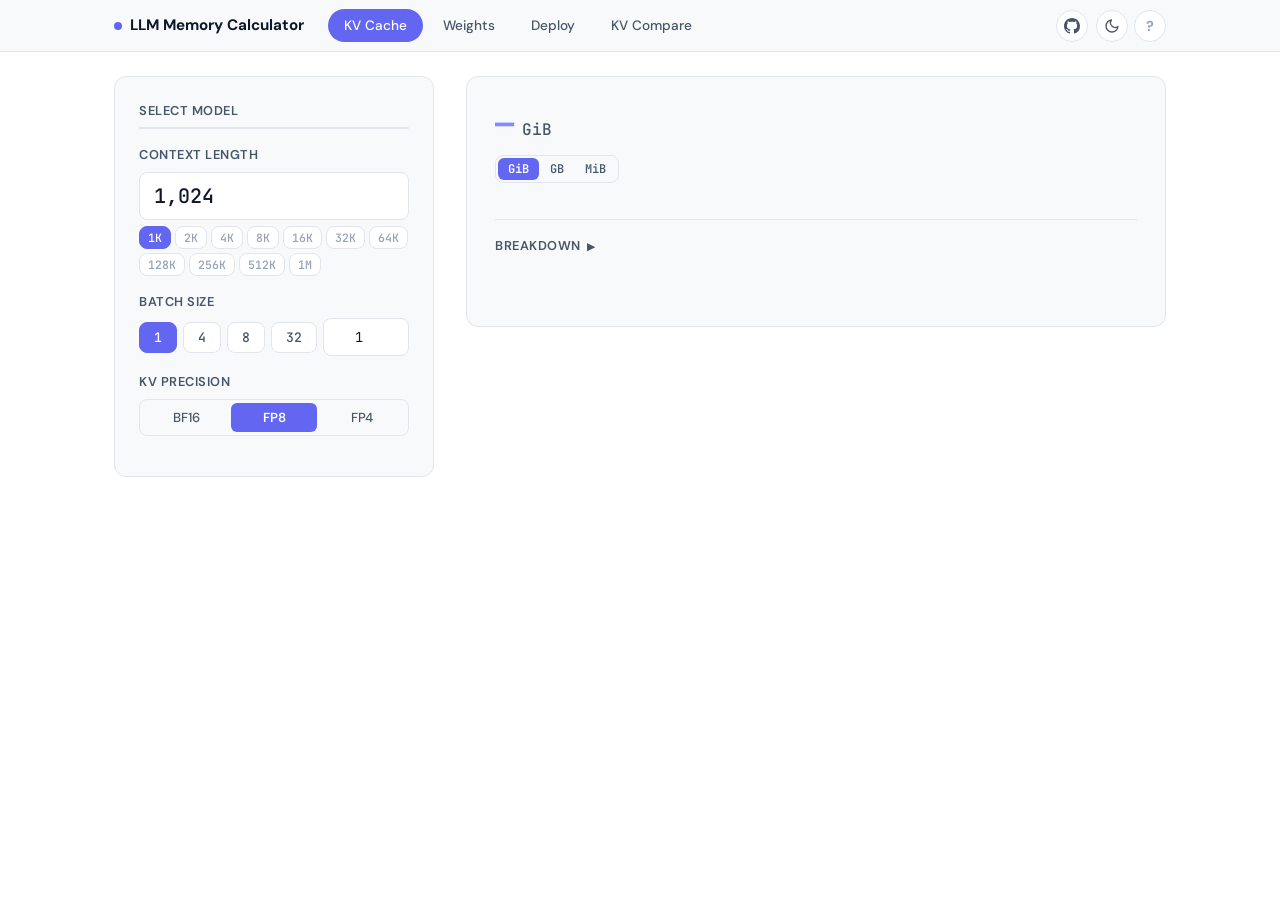
==== commit 3dc56505: "Add Deploy nav tab + async Google Fonts across all pages Ultraworked with [Sisyphus](https://github." ====
--- a/index.html
+++ b/index.html
@@ -37,7 +37,8 @@
 </script>
 
 <link rel="preconnect" href="https://fonts.googleapis.com">
-<link href="https://fonts.googleapis.com/css2?family=DM+Sans:wght@400;500;600;700&family=JetBrains+Mono:wght@400;500;700&display=swap" rel="stylesheet">
+<link rel="preconnect" href="https://fonts.gstatic.com" crossorigin>
+<link href="https://fonts.googleapis.com/css2?family=DM+Sans:wght@400;500;600;700&family=JetBrains+Mono:wght@400;500;700&display=swap" rel="stylesheet" media="print" onload="this.media='all'">
 <link rel="stylesheet" href="css/main.css">
 </head>
 <body>
@@ -47,6 +48,7 @@
     <div class="nav-tabs">
       <a href="index.html" class="nav-tab active">KV Cache</a>
       <a href="weights.html" class="nav-tab">Weights</a>
+      <a href="deploy.html" class="nav-tab">Deploy</a>
       <a href="compare.html" class="nav-tab">KV Compare</a>
     </div>
     <a class="github-link" href="https://github.com/elinx/llm-mem-calculator" target="_blank" rel="noopener" aria-label="View on GitHub">
